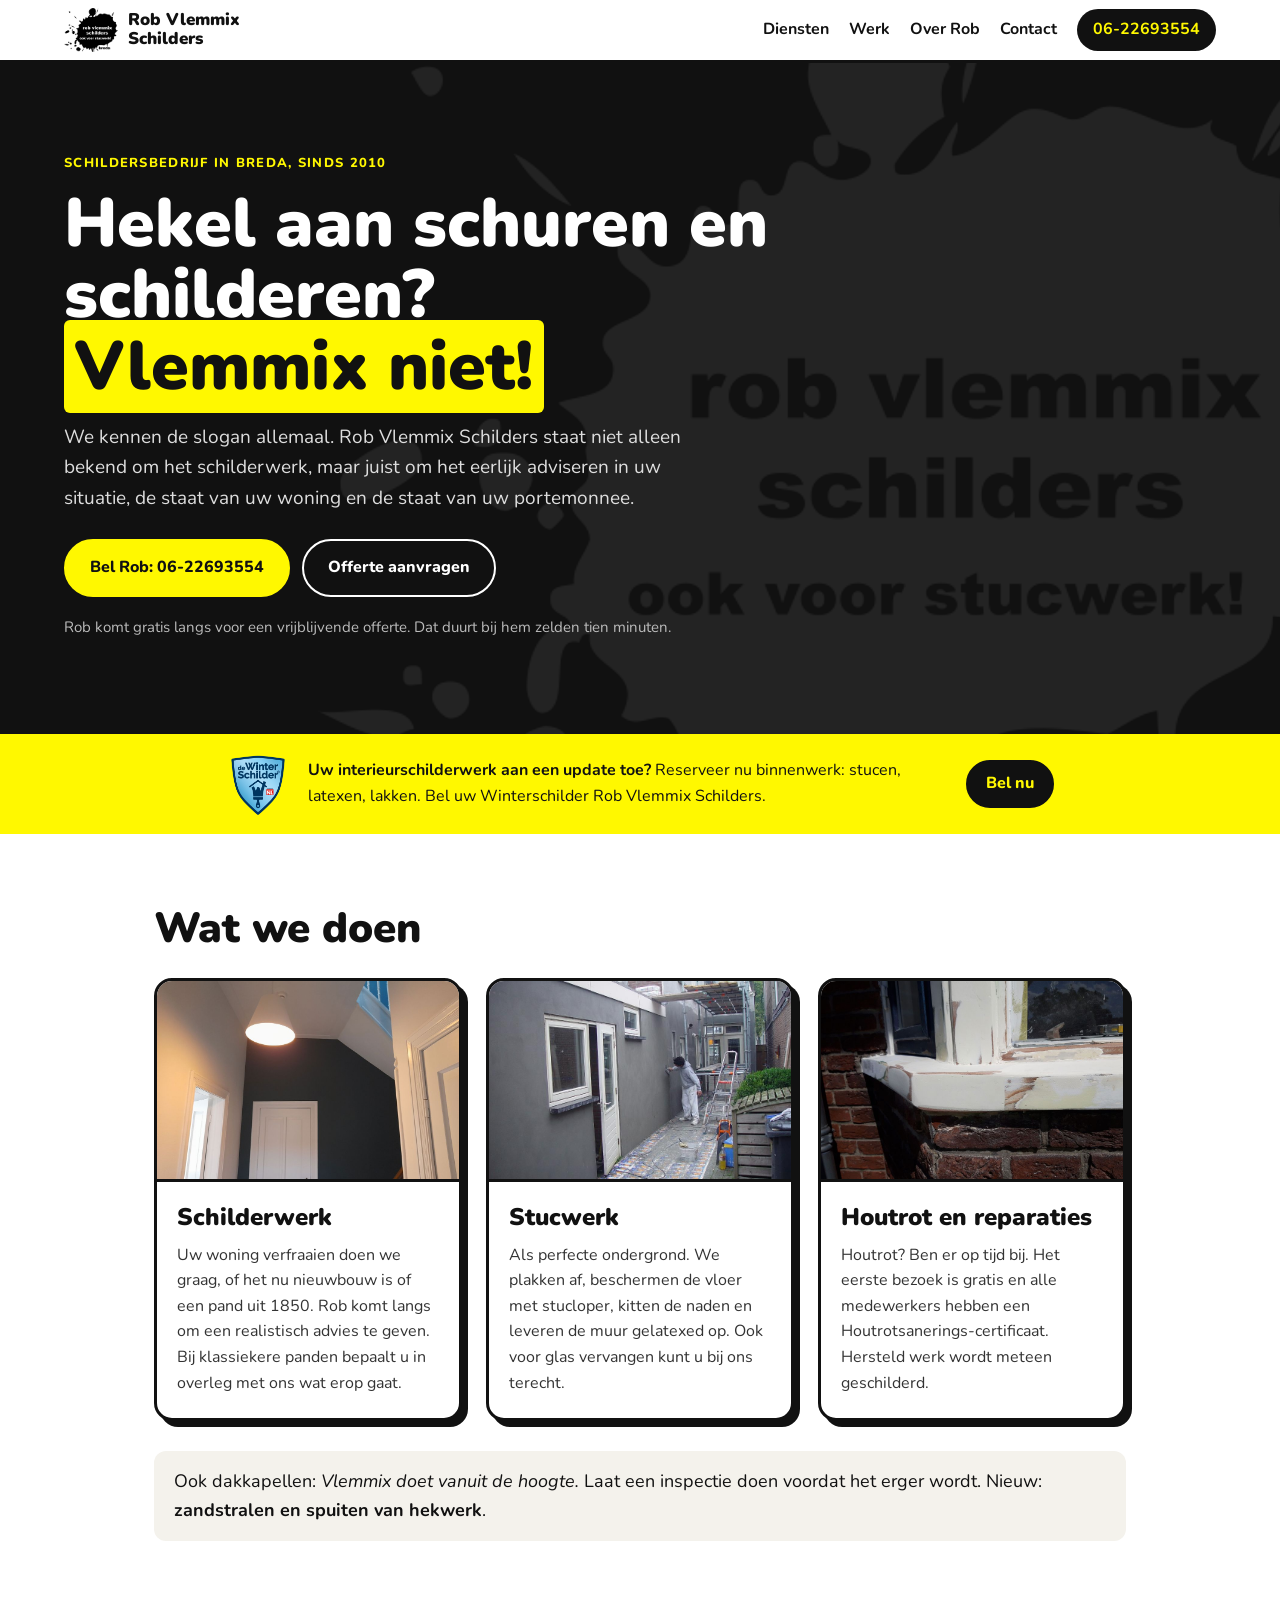
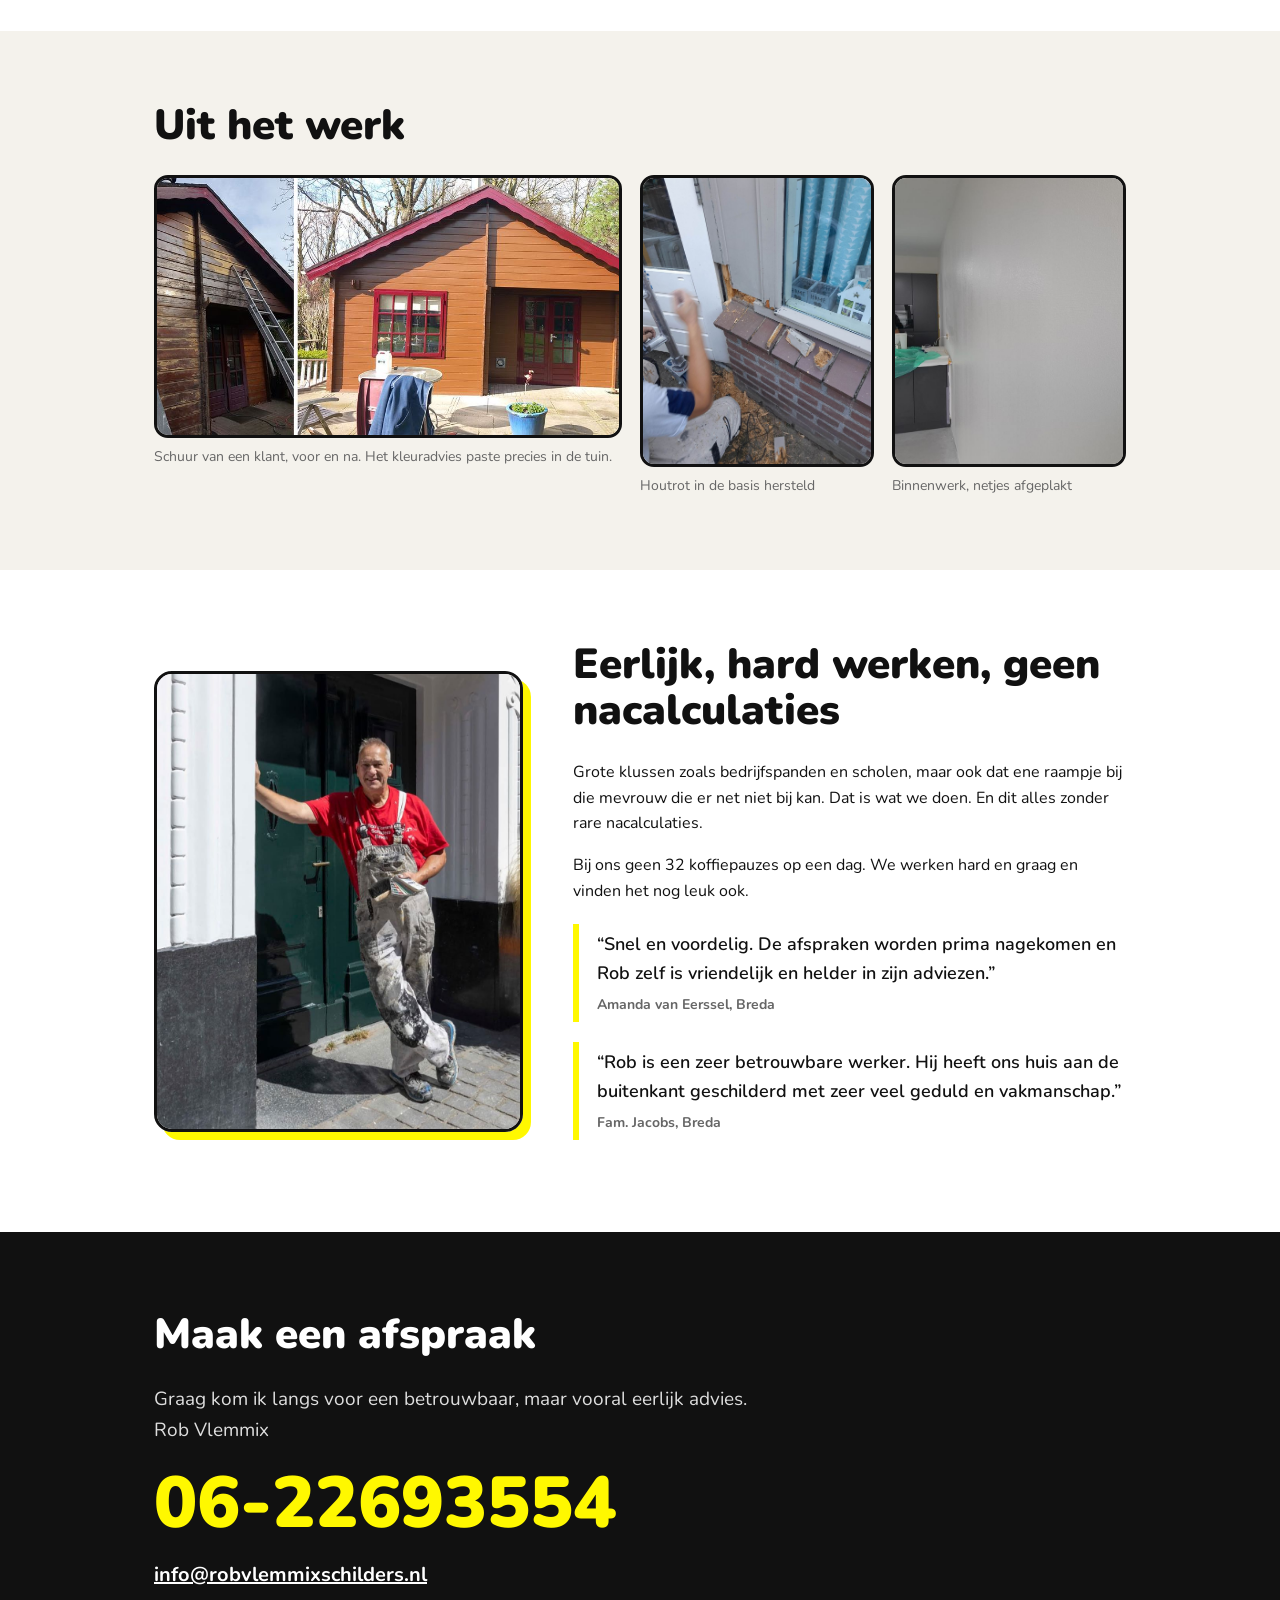
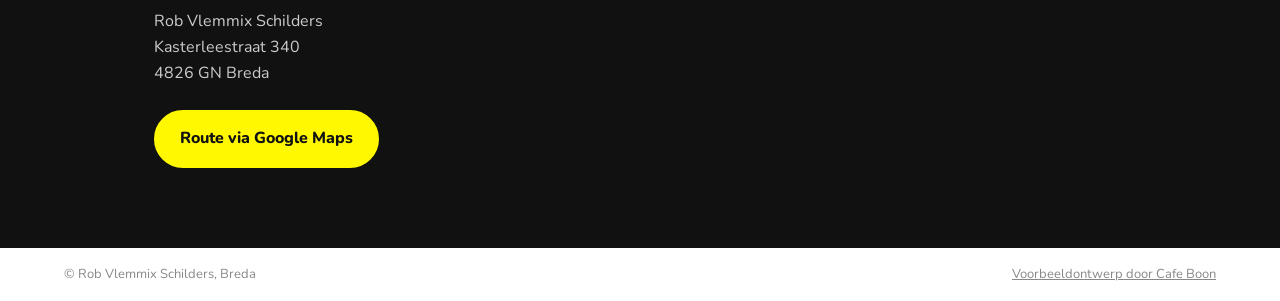
==== index.html @ 718cf64b "Voorbeeldwebsite voor Rob Vlemmix Schilders" ====
<!doctype html>
<html lang="nl">
<head>
<meta charset="utf-8">
<meta name="viewport" content="width=device-width, initial-scale=1">
<title>Rob Vlemmix Schilders Breda | Hekel aan schuren en schilderen? Vlemmix niet!</title>
<meta name="description" content="Rob Vlemmix Schilders in Breda: binnen- en buitenschilderwerk, stucwerk, houtrotherstel en dakkapellen. Gratis langskomen voor een vrijblijvende offerte.">
<meta name="robots" content="noindex">
<link rel="icon" href="images/favicon.png">
<meta property="og:title" content="Rob Vlemmix Schilders Breda">
<meta property="og:description" content="Hekel aan schuren en schilderen? Vlemmix niet!">
<meta property="og:image" content="https://robvlemmixschilders.cafeboon.com/images/og.jpg">
<link rel="preconnect" href="https://fonts.googleapis.com">
<link rel="preconnect" href="https://fonts.gstatic.com" crossorigin>
<link href="https://fonts.googleapis.com/css2?family=Nunito:wght@400;600;700;800;900&display=swap" rel="stylesheet">
<link rel="stylesheet" href="style.css">
</head>
<body>
<header class="top">
  <a href="#" class="brand"><img src="images/logo_zwart.png" alt="Rob Vlemmix Schilders Breda" width="62" height="51"><span>Rob Vlemmix<br>Schilders</span></a>
  <nav>
    <a href="#diensten">Diensten</a><a href="#werk">Werk</a><a href="#rob">Over Rob</a><a href="#contact">Contact</a>
    <a class="call" href="tel:+31622693554">06-22693554</a>
  </nav>
</header>

<section class="hero">
  <div class="hero-in">
    <p class="tag">Schildersbedrijf in Breda, sinds 2010</p>
    <h1>Hekel aan schuren en schilderen?<br><mark>Vlemmix niet!</mark></h1>
    <p class="sub">We kennen de slogan allemaal. Rob Vlemmix Schilders staat niet alleen bekend om het schilderwerk, maar juist om het eerlijk adviseren in uw situatie, de staat van uw woning en de staat van uw portemonnee.</p>
    <div class="actions">
      <a class="btn" href="tel:+31622693554">Bel Rob: 06-22693554</a>
      <a class="btn ghost" href="mailto:info@robvlemmixschilders.nl?subject=Offerte%20aanvragen">Offerte aanvragen</a>
    </div>
    <p class="note">Rob komt gratis langs voor een vrijblijvende offerte. Dat duurt bij hem zelden tien minuten.</p>
  </div>
  <img class="splat" src="images/logo_wit.png" alt="" aria-hidden="true">
</section>

<section class="winter">
  <img src="images/winter.png" alt="De Winterschilder" width="90" height="90">
  <p><b>Uw interieurschilderwerk aan een update toe?</b> Reserveer nu binnenwerk: stucen, latexen, lakken. Bel uw Winterschilder Rob Vlemmix Schilders.</p>
  <a class="btn small" href="tel:+31622693554">Bel nu</a>
</section>

<section id="diensten" class="wrap">
  <h2>Wat we doen</h2>
  <div class="cards">
    <article>
      <img src="images/schilderwerk.jpg" alt="Binnenschilderwerk met donkere wand en witte deur" loading="lazy">
      <h3>Schilderwerk</h3>
      <p>Uw woning verfraaien doen we graag, of het nu nieuwbouw is of een pand uit 1850. Rob komt langs om een realistisch advies te geven. Bij klassiekere panden bepaalt u in overleg met ons wat erop gaat.</p>
    </article>
    <article>
      <img src="images/stuc2.jpg" alt="Buitenstucwerk aan een gevel" loading="lazy">
      <h3>Stucwerk</h3>
      <p>Als perfecte ondergrond. We plakken af, beschermen de vloer met stucloper, kitten de naden en leveren de muur gelatexed op. Ook voor glas vervangen kunt u bij ons terecht.</p>
    </article>
    <article>
      <img src="images/reparaties.jpg" alt="Hersteld houtrot aan een kozijn" loading="lazy">
      <h3>Houtrot en reparaties</h3>
      <p>Houtrot? Ben er op tijd bij. Het eerste bezoek is gratis en alle medewerkers hebben een Houtrotsanerings-certificaat. Hersteld werk wordt meteen geschilderd.</p>
    </article>
  </div>
  <p class="extra">Ook dakkapellen: <i>Vlemmix doet vanuit de hoogte.</i> Laat een inspectie doen voordat het erger wordt. Nieuw: <b>zandstralen en spuiten van hekwerk</b>.</p>
</section>

<section id="werk" class="band">
  <div class="wrap">
    <h2>Uit het werk</h2>
    <div class="gal">
      <figure class="g-wide"><img src="images/schuur.jpg" alt="Schuur voor en na het schilderen" loading="lazy"><figcaption>Schuur van een klant, voor en na. Het kleuradvies paste precies in de tuin.</figcaption></figure>
      <figure><img src="images/houtrot.jpg" alt="Houtrotherstel aan een kozijn" loading="lazy"><figcaption>Houtrot in de basis hersteld</figcaption></figure>
      <figure><img src="images/binnen.jpg" alt="Binnenwerk in uitvoering" loading="lazy"><figcaption>Binnenwerk, netjes afgeplakt</figcaption></figure>
    </div>
  </div>
</section>

<section id="rob" class="wrap about">
  <img src="images/rob.jpg" alt="Rob Vlemmix voor een voordeur" loading="lazy">
  <div>
    <h2>Eerlijk, hard werken, geen nacalculaties</h2>
    <p>Grote klussen zoals bedrijfspanden en scholen, maar ook dat ene raampje bij die mevrouw die er net niet bij kan. Dat is wat we doen. En dit alles zonder rare nacalculaties.</p>
    <p>Bij ons geen 32 koffiepauzes op een dag. We werken hard en graag en vinden het nog leuk ook.</p>
    <blockquote>
      &ldquo;Snel en voordelig. De afspraken worden prima nagekomen en Rob zelf is vriendelijk en helder in zijn adviezen.&rdquo;
      <cite>Amanda van Eerssel, Breda</cite>
    </blockquote>
    <blockquote>
      &ldquo;Rob is een zeer betrouwbare werker. Hij heeft ons huis aan de buitenkant geschilderd met zeer veel geduld en vakmanschap.&rdquo;
      <cite>Fam. Jacobs, Breda</cite>
    </blockquote>
  </div>
</section>

<section id="contact" class="contact">
  <div class="wrap">
    <h2>Maak een afspraak</h2>
    <p class="lead">Graag kom ik langs voor een betrouwbaar, maar vooral eerlijk advies.<br>Rob Vlemmix</p>
    <a class="phone" href="tel:+31622693554">06-22693554</a>
    <p><a class="mail" href="mailto:info@robvlemmixschilders.nl">info@robvlemmixschilders.nl</a></p>
    <address>Rob Vlemmix Schilders<br>Kasterleestraat 340<br>4826 GN Breda</address>
    <a class="btn" href="https://www.google.com/maps/dir/?api=1&destination=Kasterleestraat+340+4826+GN+Breda" target="_blank" rel="noopener">Route via Google Maps</a>
  </div>
</section>

<footer>
  <span>&copy; Rob Vlemmix Schilders, Breda</span>
  <a href="https://cafeboon.com" target="_blank" rel="noopener">Voorbeeldontwerp door Cafe Boon</a>
</footer>
</body>
</html>
---- style.css ----
:root{--y:#fff800;--k:#111;--g:#f4f2ec;--m:#666}
*{box-sizing:border-box}html{scroll-behavior:smooth}
body{margin:0;font-family:'Nunito',sans-serif;color:var(--k);line-height:1.6;background:#fff}
img{max-width:100%;display:block}
.top{position:sticky;top:0;z-index:10;display:flex;justify-content:space-between;align-items:center;padding:8px 5vw;background:#fff;border-bottom:3px solid var(--k)}
.brand{display:flex;align-items:center;gap:10px;text-decoration:none;color:var(--k);font-weight:900;line-height:1.1;font-size:17px}
.brand img{height:44px;width:auto}
nav{display:flex;align-items:center;gap:20px}
nav a{color:var(--k);text-decoration:none;font-weight:700}
nav a.call{background:var(--k);color:var(--y);padding:8px 16px;border-radius:99px}
.hero{position:relative;overflow:hidden;background:var(--k);color:#fff;padding:90px 5vw 80px}
.hero-in{position:relative;z-index:2;max-width:720px}
.splat{position:absolute;right:-8%;top:-10%;height:130%;width:auto;opacity:.08;z-index:1}
.tag{font-weight:800;text-transform:uppercase;letter-spacing:.1em;font-size:13px;color:var(--y);margin:0 0 14px}
h1{font-size:clamp(34px,6vw,68px);line-height:1.05;font-weight:900;margin:0 0 20px}
mark{background:var(--y);color:var(--k);padding:0 .15em;border-radius:6px}
.sub{font-size:19px;max-width:620px;color:#ddd}
.note{color:#bbb;font-size:15px;margin-top:18px}
.actions{display:flex;flex-wrap:wrap;gap:12px;margin-top:26px}
.btn{display:inline-block;background:var(--y);color:var(--k);font-weight:800;text-decoration:none;padding:14px 24px;border-radius:99px;border:2px solid var(--y)}
.btn.ghost{background:transparent;color:#fff;border-color:#fff}
.btn.small{padding:9px 18px}
.winter{display:flex;gap:18px;align-items:center;justify-content:center;flex-wrap:wrap;background:var(--y);padding:18px 5vw;text-align:left}
.winter img{width:64px;height:64px}.winter p{margin:0;max-width:640px}
.winter .btn{background:var(--k);color:var(--y);border-color:var(--k)}
.wrap{max-width:1100px;margin:0 auto;padding:72px 5vw}
h2{font-size:clamp(28px,3.4vw,42px);font-weight:900;line-height:1.1;margin:0 0 26px}
.cards{display:grid;grid-template-columns:repeat(3,1fr);gap:24px}
.cards article{border:3px solid var(--k);border-radius:18px;overflow:hidden;background:#fff;box-shadow:6px 6px 0 var(--k)}
.cards img{width:100%;aspect-ratio:3/2;object-fit:cover;border-bottom:3px solid var(--k)}
.cards h3{font-size:24px;margin:16px 20px 6px;font-weight:900}.cards p{margin:0 20px 22px;color:#333}
.extra{margin-top:30px;font-size:18px;background:var(--g);padding:16px 20px;border-radius:12px}
.band{background:var(--g)}
.gal{display:grid;grid-template-columns:2fr 1fr 1fr;gap:18px;align-items:start}
.gal figure{margin:0}.gal img{width:100%;border-radius:14px;border:3px solid var(--k);aspect-ratio:4/5;object-fit:cover}
.gal .g-wide img{aspect-ratio:16/9}
.gal figcaption{font-size:14px;color:var(--m);margin-top:8px}
.about{display:grid;grid-template-columns:.8fr 1.2fr;gap:50px;align-items:center}
.about>img{border-radius:18px;border:3px solid var(--k);aspect-ratio:4/5;object-fit:cover;width:100%;box-shadow:8px 8px 0 var(--y)}
blockquote{margin:20px 0;padding:6px 0 6px 18px;border-left:6px solid var(--y);font-size:18px;font-weight:600}
cite{display:block;font-style:normal;font-size:14px;color:var(--m);margin-top:6px;font-weight:700}
.contact{background:var(--k);color:#fff}.contact .wrap{padding:80px 5vw}
.lead{font-size:19px;color:#ddd}
.phone{display:block;font-size:clamp(36px,7vw,72px);font-weight:900;color:var(--y);text-decoration:none;line-height:1.1;margin:10px 0}
.mail{color:#fff;font-size:20px;font-weight:700}
address{font-style:normal;margin:18px 0 24px;color:#ccc}
footer{display:flex;justify-content:space-between;flex-wrap:wrap;gap:8px;padding:16px 5vw;font-size:13px;color:#888;background:#fff}
footer a{color:#888}
@media(max-width:820px){.cards,.about,.gal{grid-template-columns:1fr}nav a:not(.call){display:none}.hero{padding:56px 5vw}.brand span{font-size:14px}.about>img{max-width:340px}}
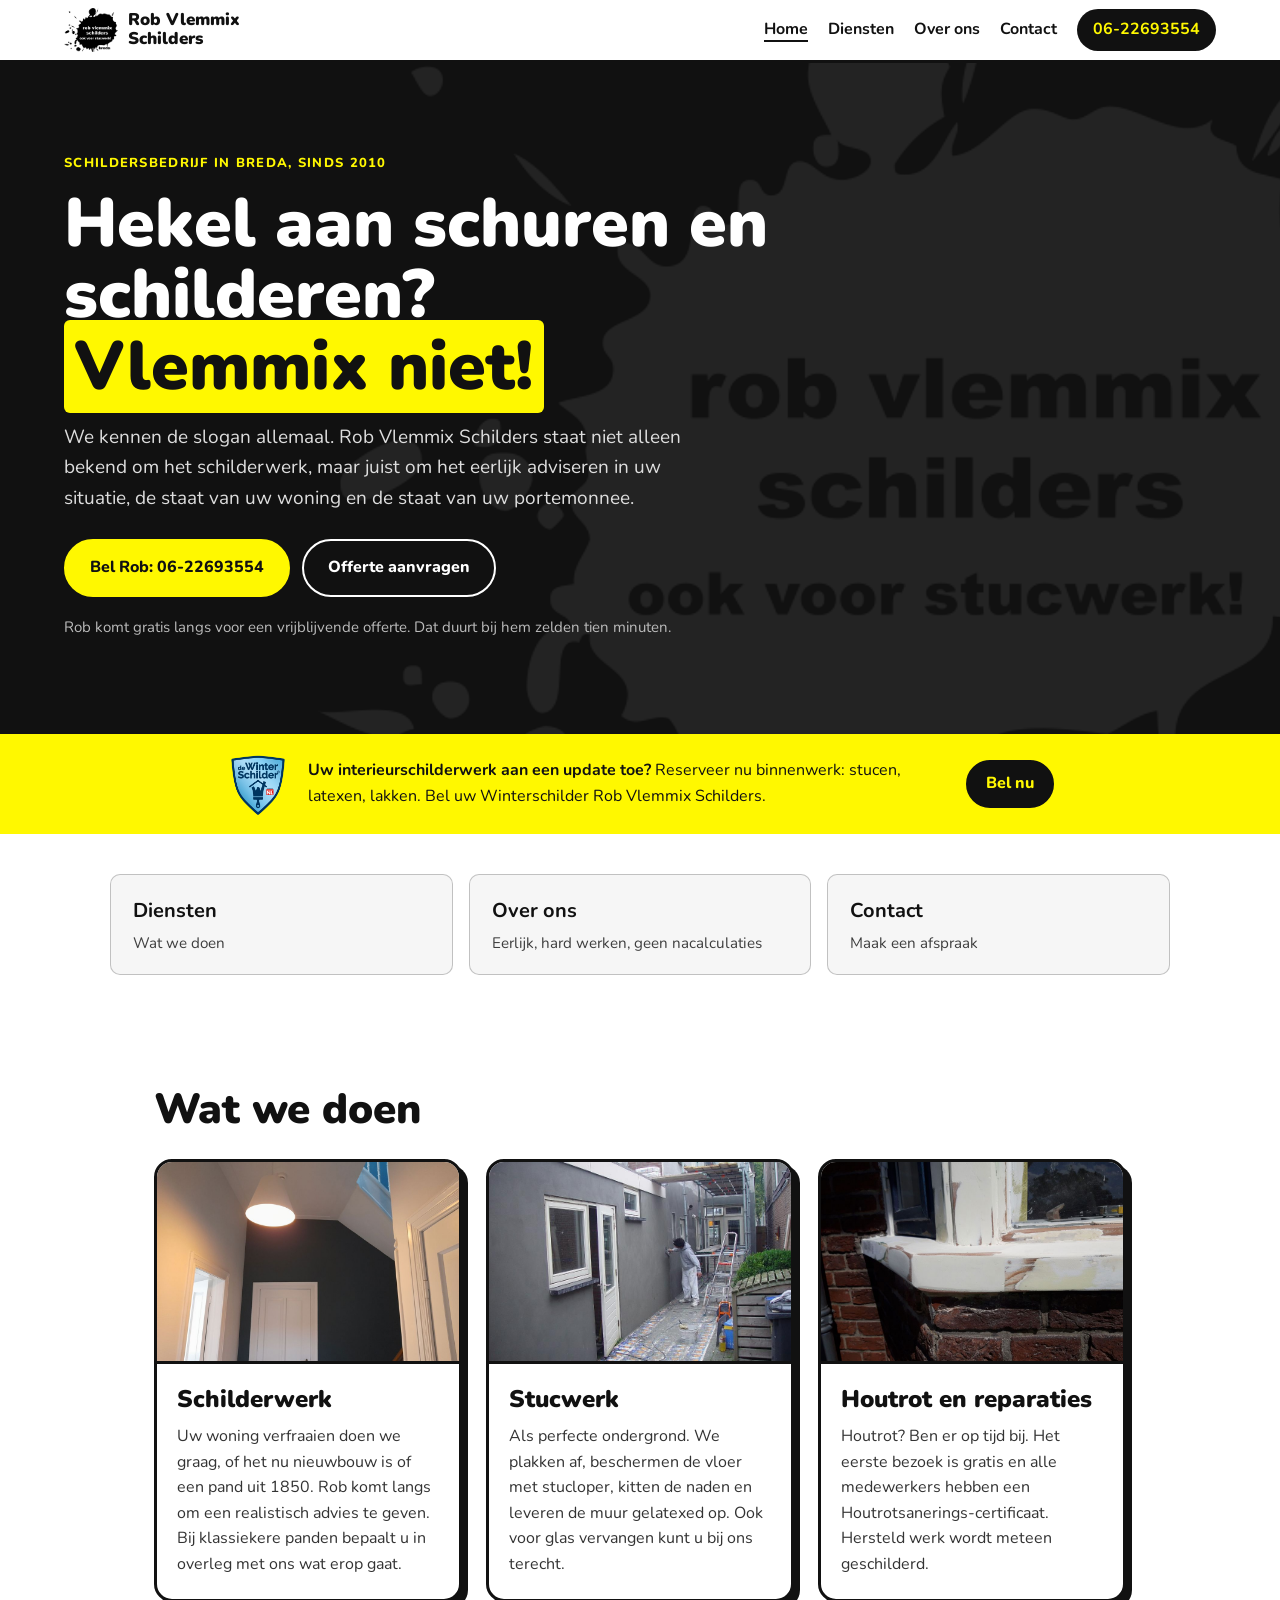
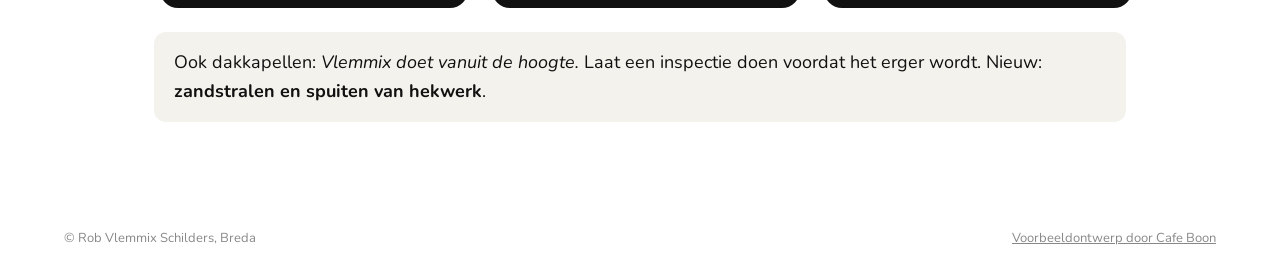
==== commit a2c06938: "Website opgedeeld in meerdere pagina's" ====
--- a/index.html
+++ b/index.html
@@ -17,97 +17,52 @@
 </head>
 <body>
 <header class="top">
-  <a href="#" class="brand"><img src="images/logo_zwart.png" alt="Rob Vlemmix Schilders Breda" width="62" height="51"><span>Rob Vlemmix<br>Schilders</span></a>
-  <nav>
-    <a href="#diensten">Diensten</a><a href="#werk">Werk</a><a href="#rob">Over Rob</a><a href="#contact">Contact</a>
-    <a class="call" href="tel:+31622693554">06-22693554</a>
-  </nav>
+<a class="brand" href="index.html"><img alt="Rob Vlemmix Schilders Breda" height="51" src="images/logo_zwart.png" width="62"/><span>Rob Vlemmix<br/>Schilders</span></a>
+<nav><a aria-current="page" href="index.html">Home</a><a href="aanbod.html">Diensten</a><a href="over.html">Over ons</a><a href="contact.html">Contact</a><a class="call" href="tel:+31622693554">06-22693554</a></nav>
 </header>
-
+<div aria-label="Pagina's" class="sn-bar" role="navigation"><a aria-current="page" class="sn-link" href="index.html">Home</a><a class="sn-link" href="aanbod.html">Diensten</a><a class="sn-link" href="over.html">Over ons</a><a class="sn-link" href="contact.html">Contact</a></div>
 <section class="hero">
-  <div class="hero-in">
-    <p class="tag">Schildersbedrijf in Breda, sinds 2010</p>
-    <h1>Hekel aan schuren en schilderen?<br><mark>Vlemmix niet!</mark></h1>
-    <p class="sub">We kennen de slogan allemaal. Rob Vlemmix Schilders staat niet alleen bekend om het schilderwerk, maar juist om het eerlijk adviseren in uw situatie, de staat van uw woning en de staat van uw portemonnee.</p>
-    <div class="actions">
-      <a class="btn" href="tel:+31622693554">Bel Rob: 06-22693554</a>
-      <a class="btn ghost" href="mailto:info@robvlemmixschilders.nl?subject=Offerte%20aanvragen">Offerte aanvragen</a>
-    </div>
-    <p class="note">Rob komt gratis langs voor een vrijblijvende offerte. Dat duurt bij hem zelden tien minuten.</p>
-  </div>
-  <img class="splat" src="images/logo_wit.png" alt="" aria-hidden="true">
+<div class="hero-in">
+<p class="tag">Schildersbedrijf in Breda, sinds 2010</p>
+<h1>Hekel aan schuren en schilderen?<br/><mark>Vlemmix niet!</mark></h1>
+<p class="sub">We kennen de slogan allemaal. Rob Vlemmix Schilders staat niet alleen bekend om het schilderwerk, maar juist om het eerlijk adviseren in uw situatie, de staat van uw woning en de staat van uw portemonnee.</p>
+<div class="actions">
+<a class="btn" href="tel:+31622693554">Bel Rob: 06-22693554</a>
+<a class="btn ghost" href="mailto:info@robvlemmixschilders.nl?subject=Offerte%20aanvragen">Offerte aanvragen</a>
+</div>
+<p class="note">Rob komt gratis langs voor een vrijblijvende offerte. Dat duurt bij hem zelden tien minuten.</p>
+</div>
+<img alt="" aria-hidden="true" class="splat" src="images/logo_wit.png"/>
 </section>
-
 <section class="winter">
-  <img src="images/winter.png" alt="De Winterschilder" width="90" height="90">
-  <p><b>Uw interieurschilderwerk aan een update toe?</b> Reserveer nu binnenwerk: stucen, latexen, lakken. Bel uw Winterschilder Rob Vlemmix Schilders.</p>
-  <a class="btn small" href="tel:+31622693554">Bel nu</a>
+<img alt="De Winterschilder" height="90" src="images/winter.png" width="90"/>
+<p><b>Uw interieurschilderwerk aan een update toe?</b> Reserveer nu binnenwerk: stucen, latexen, lakken. Bel uw Winterschilder Rob Vlemmix Schilders.</p>
+<a class="btn small" href="tel:+31622693554">Bel nu</a>
 </section>
-
-<section id="diensten" class="wrap">
-  <h2>Wat we doen</h2>
-  <div class="cards">
-    <article>
-      <img src="images/schilderwerk.jpg" alt="Binnenschilderwerk met donkere wand en witte deur" loading="lazy">
-      <h3>Schilderwerk</h3>
-      <p>Uw woning verfraaien doen we graag, of het nu nieuwbouw is of een pand uit 1850. Rob komt langs om een realistisch advies te geven. Bij klassiekere panden bepaalt u in overleg met ons wat erop gaat.</p>
-    </article>
-    <article>
-      <img src="images/stuc2.jpg" alt="Buitenstucwerk aan een gevel" loading="lazy">
-      <h3>Stucwerk</h3>
-      <p>Als perfecte ondergrond. We plakken af, beschermen de vloer met stucloper, kitten de naden en leveren de muur gelatexed op. Ook voor glas vervangen kunt u bij ons terecht.</p>
-    </article>
-    <article>
-      <img src="images/reparaties.jpg" alt="Hersteld houtrot aan een kozijn" loading="lazy">
-      <h3>Houtrot en reparaties</h3>
-      <p>Houtrot? Ben er op tijd bij. Het eerste bezoek is gratis en alle medewerkers hebben een Houtrotsanerings-certificaat. Hersteld werk wordt meteen geschilderd.</p>
-    </article>
-  </div>
-  <p class="extra">Ook dakkapellen: <i>Vlemmix doet vanuit de hoogte.</i> Laat een inspectie doen voordat het erger wordt. Nieuw: <b>zandstralen en spuiten van hekwerk</b>.</p>
+<div class="sn-cards"><a class="sn-card" href="aanbod.html"><strong>Diensten</strong><span>Wat we doen</span></a><a class="sn-card" href="over.html"><strong>Over ons</strong><span>Eerlijk, hard werken, geen nacalculaties</span></a><a class="sn-card" href="contact.html"><strong>Contact</strong><span>Maak een afspraak</span></a></div>
+<section class="wrap">
+<h2>Wat we doen</h2>
+<div class="cards">
+<article>
+<img alt="Binnenschilderwerk met donkere wand en witte deur" loading="lazy" src="images/schilderwerk.jpg"/>
+<h3>Schilderwerk</h3>
+<p>Uw woning verfraaien doen we graag, of het nu nieuwbouw is of een pand uit 1850. Rob komt langs om een realistisch advies te geven. Bij klassiekere panden bepaalt u in overleg met ons wat erop gaat.</p>
+</article>
+<article>
+<img alt="Buitenstucwerk aan een gevel" loading="lazy" src="images/stuc2.jpg"/>
+<h3>Stucwerk</h3>
+<p>Als perfecte ondergrond. We plakken af, beschermen de vloer met stucloper, kitten de naden en leveren de muur gelatexed op. Ook voor glas vervangen kunt u bij ons terecht.</p>
+</article>
+<article>
+<img alt="Hersteld houtrot aan een kozijn" loading="lazy" src="images/reparaties.jpg"/>
+<h3>Houtrot en reparaties</h3>
+<p>Houtrot? Ben er op tijd bij. Het eerste bezoek is gratis en alle medewerkers hebben een Houtrotsanerings-certificaat. Hersteld werk wordt meteen geschilderd.</p>
+</article>
+</div>
+<p class="extra">Ook dakkapellen: <i>Vlemmix doet vanuit de hoogte.</i> Laat een inspectie doen voordat het erger wordt. Nieuw: <b>zandstralen en spuiten van hekwerk</b>.</p>
 </section>
-
-<section id="werk" class="band">
-  <div class="wrap">
-    <h2>Uit het werk</h2>
-    <div class="gal">
-      <figure class="g-wide"><img src="images/schuur.jpg" alt="Schuur voor en na het schilderen" loading="lazy"><figcaption>Schuur van een klant, voor en na. Het kleuradvies paste precies in de tuin.</figcaption></figure>
-      <figure><img src="images/houtrot.jpg" alt="Houtrotherstel aan een kozijn" loading="lazy"><figcaption>Houtrot in de basis hersteld</figcaption></figure>
-      <figure><img src="images/binnen.jpg" alt="Binnenwerk in uitvoering" loading="lazy"><figcaption>Binnenwerk, netjes afgeplakt</figcaption></figure>
-    </div>
-  </div>
-</section>
-
-<section id="rob" class="wrap about">
-  <img src="images/rob.jpg" alt="Rob Vlemmix voor een voordeur" loading="lazy">
-  <div>
-    <h2>Eerlijk, hard werken, geen nacalculaties</h2>
-    <p>Grote klussen zoals bedrijfspanden en scholen, maar ook dat ene raampje bij die mevrouw die er net niet bij kan. Dat is wat we doen. En dit alles zonder rare nacalculaties.</p>
-    <p>Bij ons geen 32 koffiepauzes op een dag. We werken hard en graag en vinden het nog leuk ook.</p>
-    <blockquote>
-      &ldquo;Snel en voordelig. De afspraken worden prima nagekomen en Rob zelf is vriendelijk en helder in zijn adviezen.&rdquo;
-      <cite>Amanda van Eerssel, Breda</cite>
-    </blockquote>
-    <blockquote>
-      &ldquo;Rob is een zeer betrouwbare werker. Hij heeft ons huis aan de buitenkant geschilderd met zeer veel geduld en vakmanschap.&rdquo;
-      <cite>Fam. Jacobs, Breda</cite>
-    </blockquote>
-  </div>
-</section>
-
-<section id="contact" class="contact">
-  <div class="wrap">
-    <h2>Maak een afspraak</h2>
-    <p class="lead">Graag kom ik langs voor een betrouwbaar, maar vooral eerlijk advies.<br>Rob Vlemmix</p>
-    <a class="phone" href="tel:+31622693554">06-22693554</a>
-    <p><a class="mail" href="mailto:info@robvlemmixschilders.nl">info@robvlemmixschilders.nl</a></p>
-    <address>Rob Vlemmix Schilders<br>Kasterleestraat 340<br>4826 GN Breda</address>
-    <a class="btn" href="https://www.google.com/maps/dir/?api=1&destination=Kasterleestraat+340+4826+GN+Breda" target="_blank" rel="noopener">Route via Google Maps</a>
-  </div>
-</section>
-
 <footer>
-  <span>&copy; Rob Vlemmix Schilders, Breda</span>
-  <a href="https://cafeboon.com" target="_blank" rel="noopener">Voorbeeldontwerp door Cafe Boon</a>
+<span>© Rob Vlemmix Schilders, Breda</span>
+<a href="https://cafeboon.com" rel="noopener" target="_blank">Voorbeeldontwerp door Cafe Boon</a>
 </footer>
-</body>
-</html>
+</body></html>
--- a/style.css
+++ b/style.css
@@ -47,3 +47,17 @@
 footer{display:flex;justify-content:space-between;flex-wrap:wrap;gap:8px;padding:16px 5vw;font-size:13px;color:#888;background:#fff}
 footer a{color:#888}
 @media(max-width:820px){.cards,.about,.gal{grid-template-columns:1fr}nav a:not(.call){display:none}.hero{padding:56px 5vw}.brand span{font-size:14px}.about>img{max-width:340px}}
+/* sitenav:start */
+.sn-bar{display:none;gap:6px;overflow-x:auto;white-space:nowrap;-webkit-overflow-scrolling:touch;padding:8px 12px;background:inherit;color:inherit;font:inherit;line-height:1.2;border-bottom:1px solid rgba(128,128,128,.35);box-sizing:border-box;max-width:100%}
+.sn-bar a.sn-link{flex:0 0 auto;padding:9px 15px;border-radius:999px;color:inherit;text-decoration:none;font-size:15px;font-weight:600;letter-spacing:0;text-transform:none;margin:0}
+.sn-bar a.sn-link[aria-current="page"]{background:rgba(128,128,128,.2);box-shadow:inset 0 -2px 0 currentColor}
+@media(max-width:820px){.sn-bar{display:flex}}
+nav a[aria-current="page"]:not(.cta):not(.btn):not(.call){text-decoration:underline;text-underline-offset:6px;text-decoration-thickness:2px}
+.sn-head{max-width:1100px;margin:0 auto;padding:40px 20px 0;box-sizing:border-box}
+.sn-head h1{margin:0;color:inherit;font-size:clamp(30px,5vw,46px);line-height:1.1}
+.sn-cards{max-width:1100px;margin:0 auto;padding:40px 20px;display:grid;grid-template-columns:repeat(auto-fit,minmax(230px,1fr));gap:16px;box-sizing:border-box}
+.sn-card{display:block;padding:20px 22px;border:1px solid rgba(128,128,128,.45);border-radius:10px;background:rgba(128,128,128,.07);color:inherit;text-decoration:none;min-width:0}
+.sn-card strong{display:block;font-size:1.25em;margin:0 0 6px;color:inherit}
+.sn-card span{display:block;opacity:.8;font-size:.95em;line-height:1.4}
+.sn-card:hover,.sn-card:focus-visible{border-color:currentColor}
+/* sitenav:end */
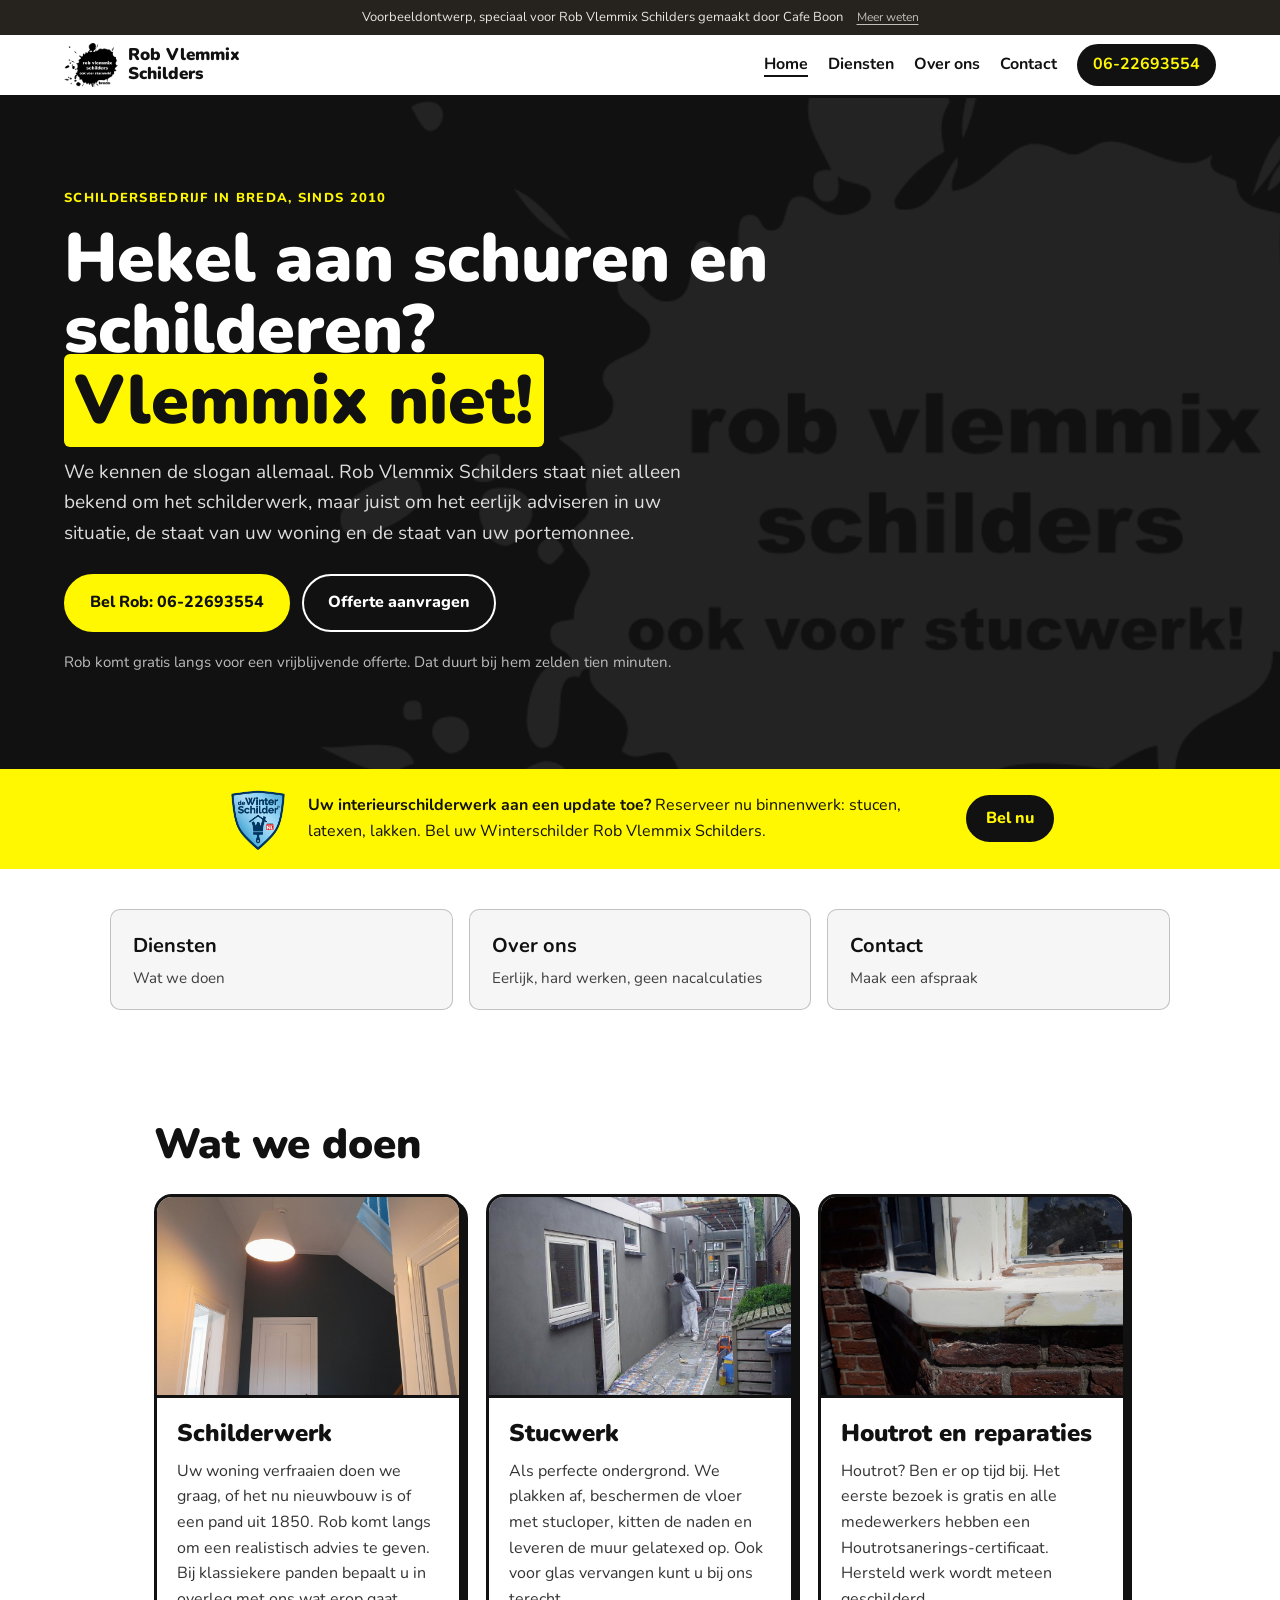
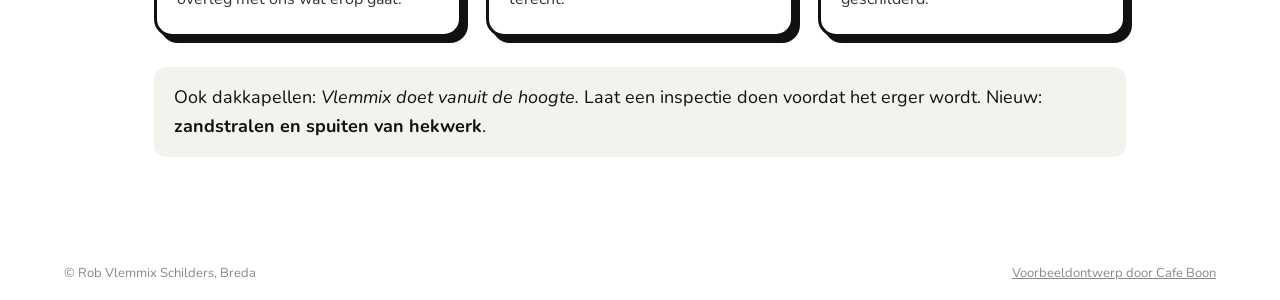
==== commit a66e17ff: "Werkende formulieren voor afspraken en aanvragen" ====
--- a/index.html
+++ b/index.html
@@ -16,6 +16,7 @@
 <link rel="stylesheet" href="style.css">
 </head>
 <body>
+<div class="vb-banner" role="note"><span>Voorbeeldontwerp, speciaal voor Rob Vlemmix Schilders gemaakt door Cafe Boon</span><a href="https://cafeboon.com">Meer weten</a></div>
 <header class="top">
 <a class="brand" href="index.html"><img alt="Rob Vlemmix Schilders Breda" height="51" src="images/logo_zwart.png" width="62"/><span>Rob Vlemmix<br/>Schilders</span></a>
 <nav><a aria-current="page" href="index.html">Home</a><a href="aanbod.html">Diensten</a><a href="over.html">Over ons</a><a href="contact.html">Contact</a><a class="call" href="tel:+31622693554">06-22693554</a></nav>
@@ -28,7 +29,7 @@
 <p class="sub">We kennen de slogan allemaal. Rob Vlemmix Schilders staat niet alleen bekend om het schilderwerk, maar juist om het eerlijk adviseren in uw situatie, de staat van uw woning en de staat van uw portemonnee.</p>
 <div class="actions">
 <a class="btn" href="tel:+31622693554">Bel Rob: 06-22693554</a>
-<a class="btn ghost" href="mailto:info@robvlemmixschilders.nl?subject=Offerte%20aanvragen">Offerte aanvragen</a>
+<a class="btn ghost" href="offerte.html">Offerte aanvragen</a>
 </div>
 <p class="note">Rob komt gratis langs voor een vrijblijvende offerte. Dat duurt bij hem zelden tien minuten.</p>
 </div>
--- a/style.css
+++ b/style.css
@@ -61,3 +61,31 @@
 .sn-card span{display:block;opacity:.8;font-size:.95em;line-height:1.4}
 .sn-card:hover,.sn-card:focus-visible{border-color:currentColor}
 /* sitenav:end */
+/* voorbeeld-formulier:start */
+@layer sn{.sn-form button.btn{border:0;font:inherit;cursor:pointer;line-height:1.2}}
+.sn-formsec{padding:36px 0 72px}
+.sn-formwrap{max-width:1100px;margin:0 auto;padding:0 20px;box-sizing:border-box}
+.sn-formwrap>h2{margin:0 0 12px}
+.sn-formwrap>.sn-lead,.sn-formwrap>.sn-form,.sn-formwrap>.sn-done{max-width:720px}
+.sn-formwrap .sn-lead{margin:0 0 24px;opacity:.85}
+.sn-form{display:grid;grid-template-columns:1fr 1fr;gap:16px}
+.sn-field{display:flex;flex-direction:column;gap:6px;min-width:0;text-align:left}
+.sn-field.full{grid-column:1/-1}
+.sn-field label{font-size:14px;font-weight:600}
+.sn-field input,.sn-field select,.sn-field textarea{font:inherit;font-size:16px;line-height:1.4;color:inherit;background:rgba(128,128,128,.12);border:1px solid rgba(128,128,128,.55);border-radius:8px;padding:11px 12px;width:100%;box-sizing:border-box;min-width:0;max-width:100%;-webkit-appearance:none;appearance:none}
+.sn-field select{background-image:linear-gradient(45deg,transparent 50%,currentColor 50%),linear-gradient(135deg,currentColor 50%,transparent 50%);background-position:calc(100% - 20px) 50%,calc(100% - 15px) 50%;background-size:5px 5px;background-repeat:no-repeat;padding-right:38px}
+.sn-field select option{color:#111;background:#fff}
+.sn-field textarea{resize:vertical}
+.sn-field input:focus,.sn-field select:focus,.sn-field textarea:focus{outline:2px solid currentColor;outline-offset:1px}
+.sn-done{padding:28px;border:1px solid rgba(128,128,128,.55);border-radius:12px;background:rgba(128,128,128,.1)}
+.sn-done h2{margin:0 0 10px}
+.sn-done p{margin:0}
+.sn-done a{text-decoration:underline;text-underline-offset:3px;font-weight:600}
+.sn-formlink{padding:0 0 56px}
+@media(max-width:640px){.sn-form{grid-template-columns:1fr}.sn-formsec{padding:24px 0 56px}}
+/* voorbeeld-formulier:end */
+/* voorbeeldbanner:start */
+.vb-banner{display:flex;flex-wrap:wrap;justify-content:center;align-items:baseline;gap:2px 14px;padding:8px 16px;background:#26231f;color:#e9e6df;font-size:13px;line-height:1.45;letter-spacing:0;text-transform:none;font-weight:400;text-align:center;position:relative;z-index:1000}
+.vb-banner a{color:inherit;opacity:.8;text-decoration:underline;text-underline-offset:3px;font-size:12px;font-weight:400;white-space:nowrap;letter-spacing:0;text-transform:none}
+.vb-banner a:hover{opacity:1}
+/* voorbeeldbanner:end */
